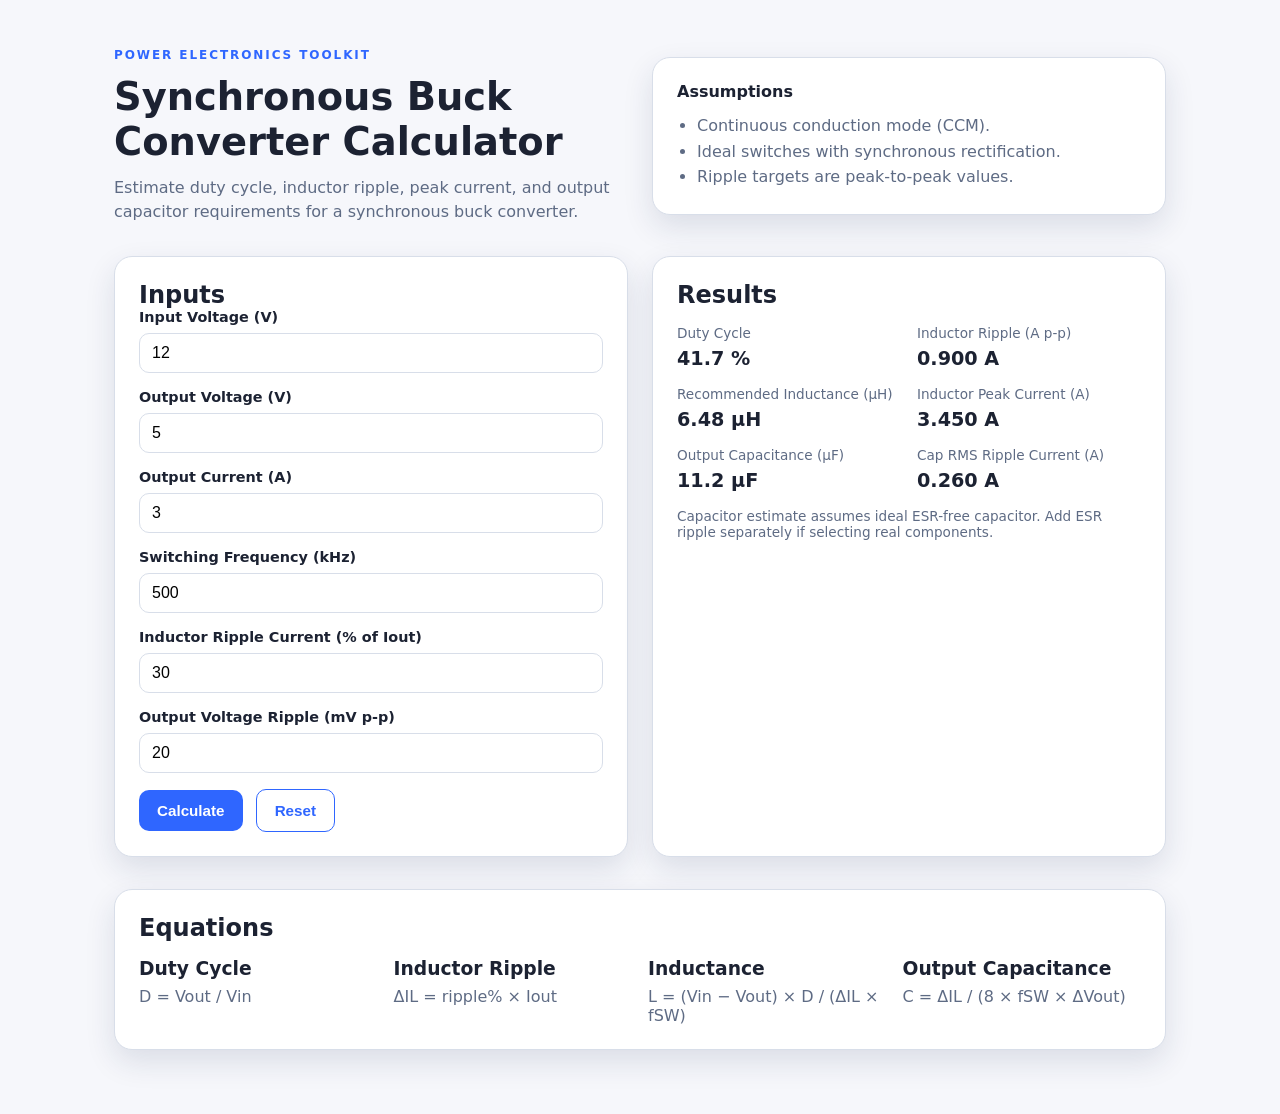
==== index.html @ 470eb8b8 "Add synchronous buck converter calculator" ====
<!doctype html>
<html lang="en">
  <head>
    <meta charset="utf-8" />
    <meta name="viewport" content="width=device-width, initial-scale=1" />
    <title>Synchronous Buck Converter Calculator</title>
    <link rel="stylesheet" href="styles.css" />
  </head>
  <body>
    <main class="page">
      <header class="hero">
        <div>
          <p class="eyebrow">Power Electronics Toolkit</p>
          <h1>Synchronous Buck Converter Calculator</h1>
          <p class="lead">
            Estimate duty cycle, inductor ripple, peak current, and output capacitor requirements for
            a synchronous buck converter.
          </p>
        </div>
        <div class="card note">
          <h2>Assumptions</h2>
          <ul>
            <li>Continuous conduction mode (CCM).</li>
            <li>Ideal switches with synchronous rectification.</li>
            <li>Ripple targets are peak-to-peak values.</li>
          </ul>
        </div>
      </header>

      <section class="grid">
        <form class="card" id="buck-form">
          <h2>Inputs</h2>
          <div class="field">
            <label for="vin">Input Voltage (V)</label>
            <input type="number" id="vin" name="vin" value="12" step="0.1" min="0" required />
          </div>
          <div class="field">
            <label for="vout">Output Voltage (V)</label>
            <input type="number" id="vout" name="vout" value="5" step="0.1" min="0" required />
          </div>
          <div class="field">
            <label for="iout">Output Current (A)</label>
            <input type="number" id="iout" name="iout" value="3" step="0.1" min="0" required />
          </div>
          <div class="field">
            <label for="fsw">Switching Frequency (kHz)</label>
            <input type="number" id="fsw" name="fsw" value="500" step="10" min="1" required />
          </div>
          <div class="field">
            <label for="ripple">Inductor Ripple Current (% of Iout)</label>
            <input type="number" id="ripple" name="ripple" value="30" step="1" min="1" max="100" required />
          </div>
          <div class="field">
            <label for="vipple">Output Voltage Ripple (mV p-p)</label>
            <input type="number" id="vipple" name="vipple" value="20" step="1" min="1" required />
          </div>
          <button class="primary" type="submit">Calculate</button>
          <button class="ghost" type="button" id="reset">Reset</button>
        </form>

        <section class="card results" aria-live="polite">
          <h2>Results</h2>
          <div class="result-grid">
            <div>
              <span>Duty Cycle</span>
              <strong id="duty">-</strong>
            </div>
            <div>
              <span>Inductor Ripple (A p-p)</span>
              <strong id="dl">-</strong>
            </div>
            <div>
              <span>Recommended Inductance (µH)</span>
              <strong id="l">-</strong>
            </div>
            <div>
              <span>Inductor Peak Current (A)</span>
              <strong id="ipeak">-</strong>
            </div>
            <div>
              <span>Output Capacitance (µF)</span>
              <strong id="c">-</strong>
            </div>
            <div>
              <span>Cap RMS Ripple Current (A)</span>
              <strong id="ic">-</strong>
            </div>
          </div>
          <p class="footnote">
            Capacitor estimate assumes ideal ESR-free capacitor. Add ESR ripple separately if
            selecting real components.
          </p>
        </section>
      </section>

      <section class="card equations">
        <h2>Equations</h2>
        <div class="equation-grid">
          <div>
            <h3>Duty Cycle</h3>
            <p>D = Vout / Vin</p>
          </div>
          <div>
            <h3>Inductor Ripple</h3>
            <p>ΔIL = ripple% × Iout</p>
          </div>
          <div>
            <h3>Inductance</h3>
            <p>L = (Vin − Vout) × D / (ΔIL × fSW)</p>
          </div>
          <div>
            <h3>Output Capacitance</h3>
            <p>C = ΔIL / (8 × fSW × ΔVout)</p>
          </div>
        </div>
      </section>
    </main>
    <script src="script.js"></script>
  </body>
</html>
---- styles.css ----
:root {
  color-scheme: light;
  font-family: "Inter", "Segoe UI", system-ui, sans-serif;
  --bg: #f6f7fb;
  --card: #ffffff;
  --primary: #2f66ff;
  --primary-dark: #1b46c9;
  --text: #1c2232;
  --muted: #5e6b84;
  --border: #d8dee9;
  --shadow: 0 12px 30px rgba(27, 38, 82, 0.12);
}

* {
  box-sizing: border-box;
  margin: 0;
  padding: 0;
}

body {
  background: var(--bg);
  color: var(--text);
  min-height: 100vh;
}

.page {
  max-width: 1100px;
  margin: 0 auto;
  padding: 48px 24px 64px;
  display: flex;
  flex-direction: column;
  gap: 32px;
}

.hero {
  display: grid;
  grid-template-columns: repeat(auto-fit, minmax(240px, 1fr));
  gap: 24px;
  align-items: center;
}

.eyebrow {
  text-transform: uppercase;
  letter-spacing: 0.16em;
  font-size: 0.75rem;
  color: var(--primary);
  font-weight: 600;
  margin-bottom: 12px;
}

h1 {
  font-size: clamp(2rem, 3vw, 2.75rem);
  margin-bottom: 12px;
}

.lead {
  color: var(--muted);
  line-height: 1.5;
}

.grid {
  display: grid;
  grid-template-columns: repeat(auto-fit, minmax(280px, 1fr));
  gap: 24px;
}

.card {
  background: var(--card);
  border-radius: 18px;
  padding: 24px;
  box-shadow: var(--shadow);
  border: 1px solid var(--border);
}

.note h2 {
  font-size: 1rem;
  margin-bottom: 12px;
}

.note ul {
  list-style: disc;
  padding-left: 20px;
  color: var(--muted);
  line-height: 1.6;
}

.field {
  display: flex;
  flex-direction: column;
  gap: 8px;
  margin-bottom: 16px;
}

label {
  font-weight: 600;
  font-size: 0.9rem;
}

input {
  border: 1px solid var(--border);
  border-radius: 10px;
  padding: 10px 12px;
  font-size: 1rem;
}

input:focus {
  outline: 2px solid rgba(47, 102, 255, 0.2);
  border-color: var(--primary);
}

button {
  border: none;
  padding: 12px 18px;
  font-size: 0.95rem;
  border-radius: 10px;
  cursor: pointer;
  font-weight: 600;
  margin-right: 8px;
}

.primary {
  background: var(--primary);
  color: #fff;
}

.primary:hover {
  background: var(--primary-dark);
}

.ghost {
  background: transparent;
  color: var(--primary);
  border: 1px solid var(--primary);
}

.results h2 {
  margin-bottom: 16px;
}

.result-grid {
  display: grid;
  grid-template-columns: repeat(auto-fit, minmax(180px, 1fr));
  gap: 16px;
}

.result-grid span {
  display: block;
  font-size: 0.85rem;
  color: var(--muted);
  margin-bottom: 6px;
}

.result-grid strong {
  font-size: 1.2rem;
}

.footnote {
  margin-top: 16px;
  font-size: 0.85rem;
  color: var(--muted);
}

.equations h2 {
  margin-bottom: 16px;
}

.equation-grid {
  display: grid;
  grid-template-columns: repeat(auto-fit, minmax(220px, 1fr));
  gap: 16px;
  color: var(--muted);
}

.equation-grid h3 {
  color: var(--text);
  margin-bottom: 8px;
}

@media (max-width: 600px) {
  .page {
    padding: 32px 16px 48px;
  }

  button {
    width: 100%;
    margin-bottom: 10px;
  }
}
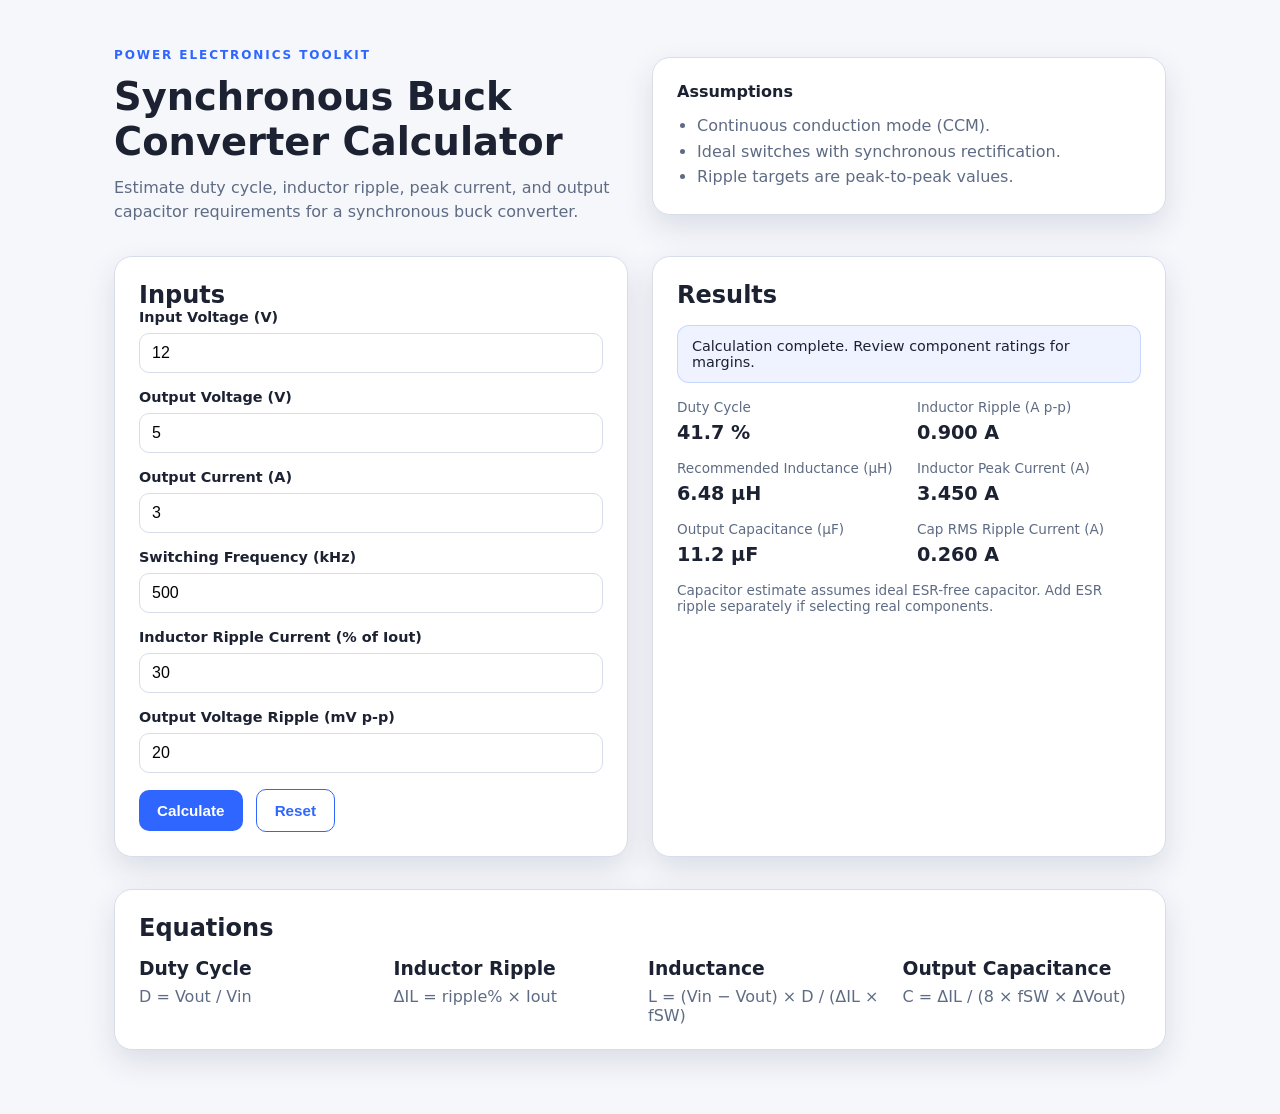
==== commit 5bf6f71c: "Improve calculator feedback and live updates" ====
--- a/index.html
+++ b/index.html
@@ -60,6 +60,9 @@
 
         <section class="card results" aria-live="polite">
           <h2>Results</h2>
+          <div id="status" class="status" role="status" aria-live="polite">
+            Ready to calculate with the current inputs.
+          </div>
           <div class="result-grid">
             <div>
               <span>Duty Cycle</span>
--- a/styles.css
+++ b/styles.css
@@ -137,6 +137,26 @@
   margin-bottom: 16px;
 }
 
+.status {
+  border-radius: 12px;
+  padding: 12px 14px;
+  background: rgba(47, 102, 255, 0.08);
+  color: var(--text);
+  font-size: 0.9rem;
+  margin-bottom: 16px;
+  border: 1px solid rgba(47, 102, 255, 0.2);
+}
+
+.status.warning {
+  background: rgba(250, 173, 20, 0.15);
+  border-color: rgba(250, 173, 20, 0.45);
+}
+
+.status.error {
+  background: rgba(230, 80, 80, 0.12);
+  border-color: rgba(230, 80, 80, 0.45);
+}
+
 .result-grid {
   display: grid;
   grid-template-columns: repeat(auto-fit, minmax(180px, 1fr));
